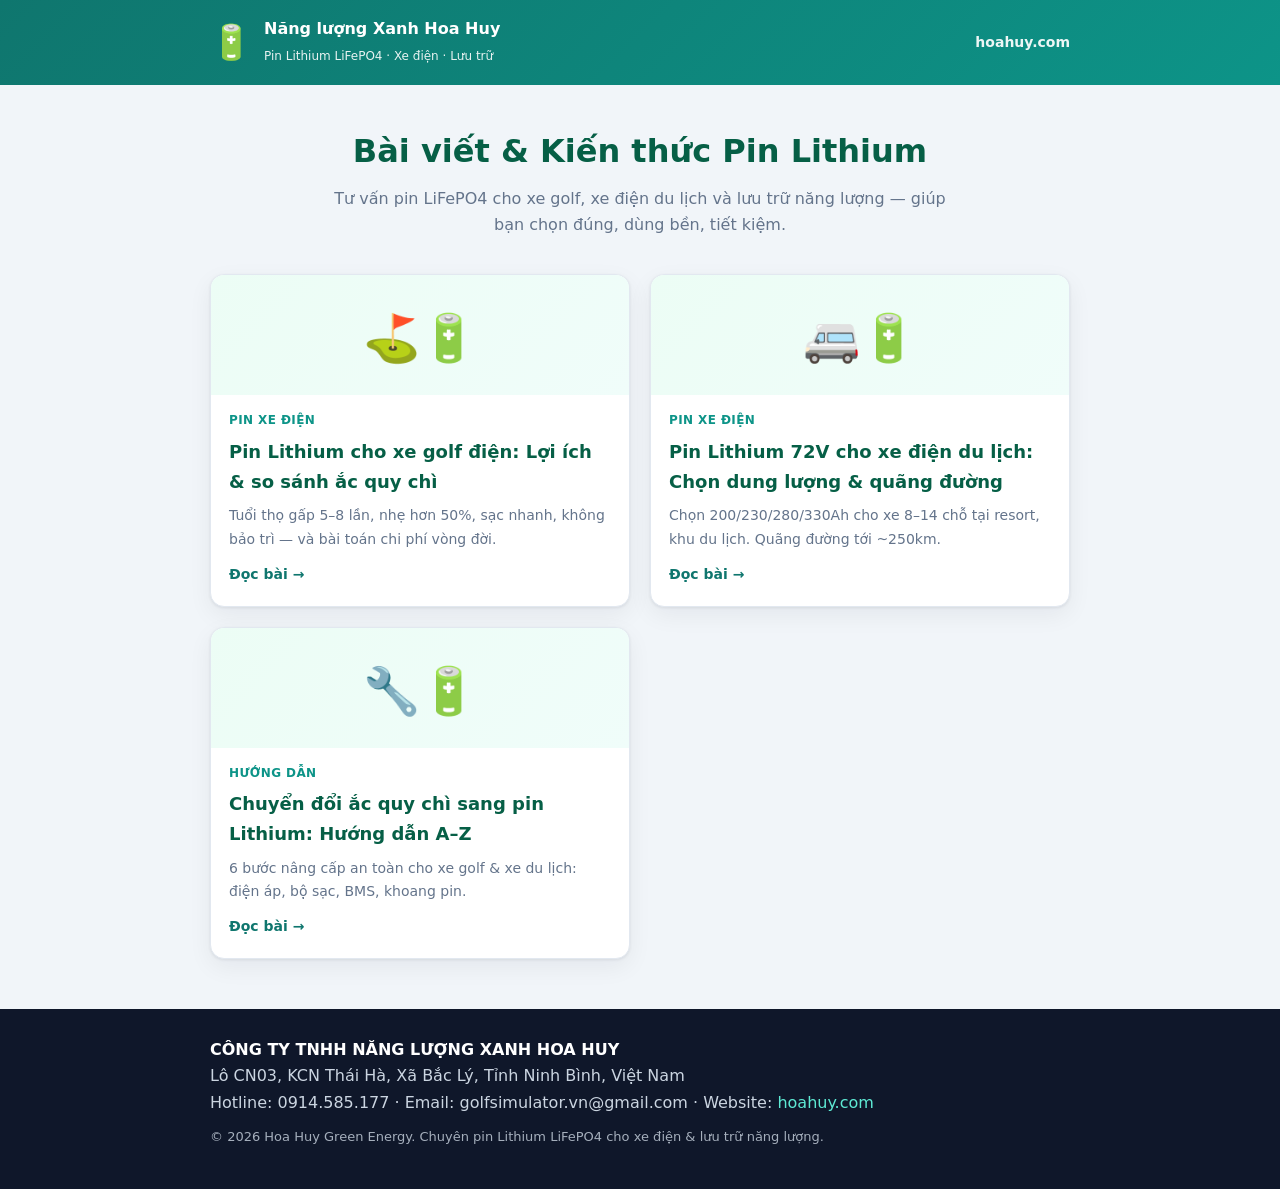
==== bai-viet/index.html @ bad4692e "Thêm chuyên mục Bài viết: pin lithium xe golf & xe du lịch Tạo 3 bài viết chuẩn SEO tiếng Việt cho w" ====
<!DOCTYPE html>
<html lang="vi">
<head>
<meta charset="UTF-8" />
<meta name="viewport" content="width=device-width, initial-scale=1.0" />
<title>Bài viết & Tin tức Pin Lithium xe điện | Năng lượng Xanh Hoa Huy</title>
<meta name="description" content="Kiến thức pin lithium LiFePO4 cho xe golf, xe điện du lịch: so sánh ắc quy chì, chọn dung lượng 72V, hướng dẫn chuyển đổi. Tư vấn bởi Hoa Huy Green Energy." />
<link rel="canonical" href="https://hoahuy.com/bai-viet/" />
<link rel="icon" href="data:image/svg+xml,<svg xmlns='http://www.w3.org/2000/svg' viewBox='0 0 100 100'><text y='.9em' font-size='90'>🔋</text></svg>" />
<link rel="stylesheet" href="style.css" />
</head>
<body>
<header class="site-header">
  <div class="header-inner">
    <a class="brand" href="index.html">
      <span class="brand-logo">🔋</span>
      <span><b>Năng lượng Xanh Hoa Huy</b><small>Pin Lithium LiFePO4 · Xe điện · Lưu trữ</small></span>
    </a>
    <nav><a href="https://hoahuy.com">hoahuy.com</a></nav>
  </div>
</header>

<div class="hero">
  <h1>Bài viết & Kiến thức Pin Lithium</h1>
  <p>Tư vấn pin LiFePO4 cho xe golf, xe điện du lịch và lưu trữ năng lượng — giúp bạn chọn đúng, dùng bền, tiết kiệm.</p>
</div>

<div class="wrap">
  <div class="card-grid">

    <a class="card" href="pin-lithium-xe-golf.html">
      <div class="thumb">⛳🔋</div>
      <div class="body">
        <span class="cat">Pin xe điện</span>
        <h2>Pin Lithium cho xe golf điện: Lợi ích & so sánh ắc quy chì</h2>
        <p>Tuổi thọ gấp 5–8 lần, nhẹ hơn 50%, sạc nhanh, không bảo trì — và bài toán chi phí vòng đời.</p>
        <span class="more">Đọc bài →</span>
      </div>
    </a>

    <a class="card" href="pin-lithium-xe-dien-du-lich-72v.html">
      <div class="thumb">🚐🔋</div>
      <div class="body">
        <span class="cat">Pin xe điện</span>
        <h2>Pin Lithium 72V cho xe điện du lịch: Chọn dung lượng & quãng đường</h2>
        <p>Chọn 200/230/280/330Ah cho xe 8–14 chỗ tại resort, khu du lịch. Quãng đường tới ~250km.</p>
        <span class="more">Đọc bài →</span>
      </div>
    </a>

    <a class="card" href="chuyen-doi-ac-quy-chi-sang-pin-lithium.html">
      <div class="thumb">🔧🔋</div>
      <div class="body">
        <span class="cat">Hướng dẫn</span>
        <h2>Chuyển đổi ắc quy chì sang pin Lithium: Hướng dẫn A–Z</h2>
        <p>6 bước nâng cấp an toàn cho xe golf & xe du lịch: điện áp, bộ sạc, BMS, khoang pin.</p>
        <span class="more">Đọc bài →</span>
      </div>
    </a>

  </div>
</div>

<footer class="site-footer">
  <div class="wrap">
    <b>CÔNG TY TNHH NĂNG LƯỢNG XANH HOA HUY</b><br />
    Lô CN03, KCN Thái Hà, Xã Bắc Lý, Tỉnh Ninh Bình, Việt Nam<br />
    Hotline: 0914.585.177 · Email: golfsimulator.vn@gmail.com · Website: <a href="https://hoahuy.com">hoahuy.com</a>
    <p class="small">© 2026 Hoa Huy Green Energy. Chuyên pin Lithium LiFePO4 cho xe điện & lưu trữ năng lượng.</p>
  </div>
</footer>
</body>
</html>
---- bai-viet/style.css ----
/* =========================================================================
 * bai-viet/style.css — Style cho chuyên mục Bài viết / Tin tức Hoa Huy
 * Đồng bộ nhận diện với ứng dụng chính (teal #0d9488, xanh #065f46).
 * ========================================================================= */
:root {
  --bg-soft: #f1f5f9;
  --panel: #ffffff;
  --border: #e2e8f0;
  --text: #0f172a;
  --muted: #64748b;
  --primary: #0d9488;
  --primary-dark: #0f766e;
  --accent: #f59e0b;
  --grand: #065f46;
  --radius: 14px;
  --shadow: 0 1px 3px rgba(15, 23, 42, 0.08), 0 8px 24px rgba(15, 23, 42, 0.06);
}
* { box-sizing: border-box; }
body {
  margin: 0;
  font-family: system-ui, -apple-system, "Segoe UI", Roboto, sans-serif;
  color: var(--text);
  background: var(--bg-soft);
  line-height: 1.65;
}
a { color: var(--primary-dark); }
img { max-width: 100%; }

/* ===== Header ===== */
.site-header { background: linear-gradient(135deg, var(--primary-dark), var(--primary)); color: #fff; }
.header-inner {
  max-width: 900px; margin: 0 auto; padding: 16px 20px;
  display: flex; align-items: center; justify-content: space-between; gap: 16px; flex-wrap: wrap;
}
.brand { display: flex; align-items: center; gap: 12px; text-decoration: none; color: #fff; }
.brand-logo { font-size: 34px; line-height: 1; }
.brand b { display: block; font-size: 16px; font-weight: 700; }
.brand small { font-size: 12px; opacity: 0.9; }
.header-inner nav a { color: #fff; text-decoration: none; font-weight: 600; font-size: 14px; opacity: 0.92; }
.header-inner nav a:hover { opacity: 1; text-decoration: underline; }

/* ===== Nội dung ===== */
.wrap { max-width: 900px; margin: 0 auto; padding: 0 20px; }
.article { background: var(--panel); border: 1px solid var(--border); border-radius: var(--radius); box-shadow: var(--shadow); padding: 28px 34px; margin: 26px auto 40px; }
.breadcrumb { font-size: 13px; color: var(--muted); margin: 20px 0 0; }
.breadcrumb a { color: var(--muted); text-decoration: none; }
.breadcrumb a:hover { text-decoration: underline; }

.article h1 { font-size: 30px; line-height: 1.25; color: var(--grand); margin: 6px 0 10px; }
.article h2 { font-size: 22px; color: var(--primary-dark); margin: 34px 0 12px; padding-bottom: 6px; border-bottom: 2px solid var(--border); }
.article h3 { font-size: 18px; color: var(--primary-dark); margin: 24px 0 8px; }
.meta { font-size: 13px; color: var(--muted); margin-bottom: 20px; }
.meta span + span::before { content: "·"; margin: 0 8px; }
.lead { font-size: 17px; color: #334155; }
.article p, .article li { font-size: 16px; }
.article ul, .article ol { padding-left: 22px; }
.article li { margin: 6px 0; }

.callout { background: #f0fdfa; border: 1px solid #99f6e4; border-left: 4px solid var(--primary); border-radius: 10px; padding: 14px 18px; margin: 20px 0; }
.callout.warn { background: #fffbeb; border-color: #fde68a; border-left-color: var(--accent); }

table { width: 100%; border-collapse: collapse; margin: 18px 0; font-size: 15px; }
.table-scroll { overflow-x: auto; }
th, td { border: 1px solid var(--border); padding: 10px 12px; text-align: left; vertical-align: top; }
thead th { background: var(--primary-dark); color: #fff; font-weight: 600; }
tbody tr:nth-child(even) { background: #f8fafc; }
.tick { color: var(--primary); font-weight: 700; }
.cross { color: #dc2626; font-weight: 700; }

.faq h3 { margin-top: 18px; }
.tags { margin: 26px 0 0; }
.tag { display: inline-block; background: #ecfdf5; color: var(--grand); border: 1px solid #a7f3d0; border-radius: 999px; padding: 4px 12px; font-size: 13px; margin: 0 6px 6px 0; }

.cta { background: linear-gradient(135deg, var(--grand), var(--primary)); color: #fff; border-radius: var(--radius); padding: 24px 28px; margin: 32px 0 8px; }
.cta h2 { color: #fff; border: none; margin: 0 0 8px; }
.cta p { margin: 4px 0; }
.cta a { color: #fff; font-weight: 700; }
.cta .btn { display: inline-block; background: #fff; color: var(--grand); font-weight: 700; text-decoration: none; padding: 11px 20px; border-radius: 10px; margin-top: 12px; }

/* ===== Trang danh sách ===== */
.hero { text-align: center; padding: 40px 20px 10px; }
.hero h1 { font-size: 32px; color: var(--grand); margin: 0 0 8px; }
.hero p { color: var(--muted); font-size: 16px; max-width: 620px; margin: 0 auto; }
.card-grid { display: grid; grid-template-columns: repeat(auto-fill, minmax(280px, 1fr)); gap: 20px; margin: 26px 0 50px; }
.card { display: flex; flex-direction: column; background: var(--panel); border: 1px solid var(--border); border-radius: var(--radius); box-shadow: var(--shadow); overflow: hidden; text-decoration: none; color: inherit; transition: transform .15s, box-shadow .15s; }
.card:hover { transform: translateY(-3px); box-shadow: 0 10px 30px rgba(15,23,42,0.12); }
.card .thumb { font-size: 46px; text-align: center; padding: 26px 0 18px; background: linear-gradient(135deg, #ecfdf5, #f0fdfa); }
.card .body { padding: 16px 18px 20px; display: flex; flex-direction: column; flex: 1; }
.card .cat { font-size: 12px; font-weight: 700; color: var(--primary); text-transform: uppercase; letter-spacing: .4px; }
.card h2 { font-size: 18px; margin: 6px 0 8px; color: var(--grand); border: none; padding: 0; }
.card p { font-size: 14px; color: var(--muted); margin: 0 0 12px; flex: 1; }
.card .more { font-size: 14px; font-weight: 700; color: var(--primary-dark); }

/* ===== Footer ===== */
.site-footer { background: #0f172a; color: #cbd5e1; margin-top: 20px; }
.site-footer .wrap { padding: 28px 20px; }
.site-footer b { color: #fff; }
.site-footer a { color: #5eead4; text-decoration: none; }
.site-footer .small { font-size: 13px; opacity: .8; margin-top: 10px; }

@media (max-width: 640px) {
  .article { padding: 22px 18px; }
  .article h1 { font-size: 25px; }
}
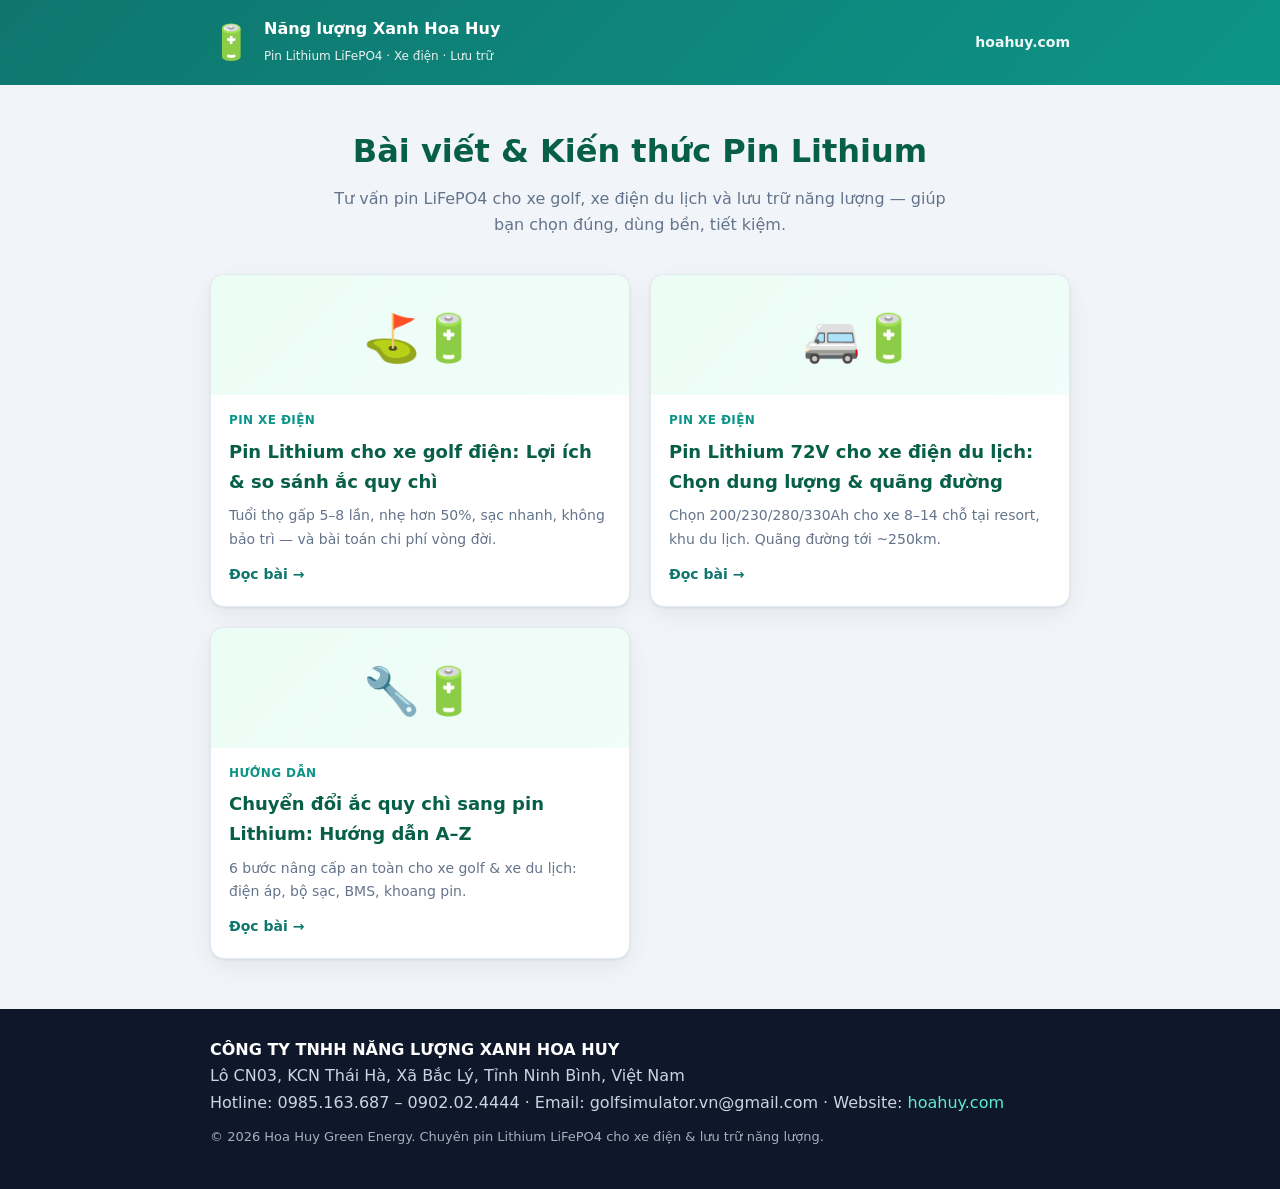
==== commit 587ccdad: "Cập nhật số điện thoại liên hệ khớp với hoahuy.com Đổi hotline trong các bài viết từ 0914.585.177 sa" ====
--- a/bai-viet/index.html
+++ b/bai-viet/index.html
@@ -65,7 +65,7 @@
   <div class="wrap">
     <b>CÔNG TY TNHH NĂNG LƯỢNG XANH HOA HUY</b><br />
     Lô CN03, KCN Thái Hà, Xã Bắc Lý, Tỉnh Ninh Bình, Việt Nam<br />
-    Hotline: 0914.585.177 · Email: golfsimulator.vn@gmail.com · Website: <a href="https://hoahuy.com">hoahuy.com</a>
+    Hotline: 0985.163.687 – 0902.02.4444 · Email: golfsimulator.vn@gmail.com · Website: <a href="https://hoahuy.com">hoahuy.com</a>
     <p class="small">© 2026 Hoa Huy Green Energy. Chuyên pin Lithium LiFePO4 cho xe điện & lưu trữ năng lượng.</p>
   </div>
 </footer>
